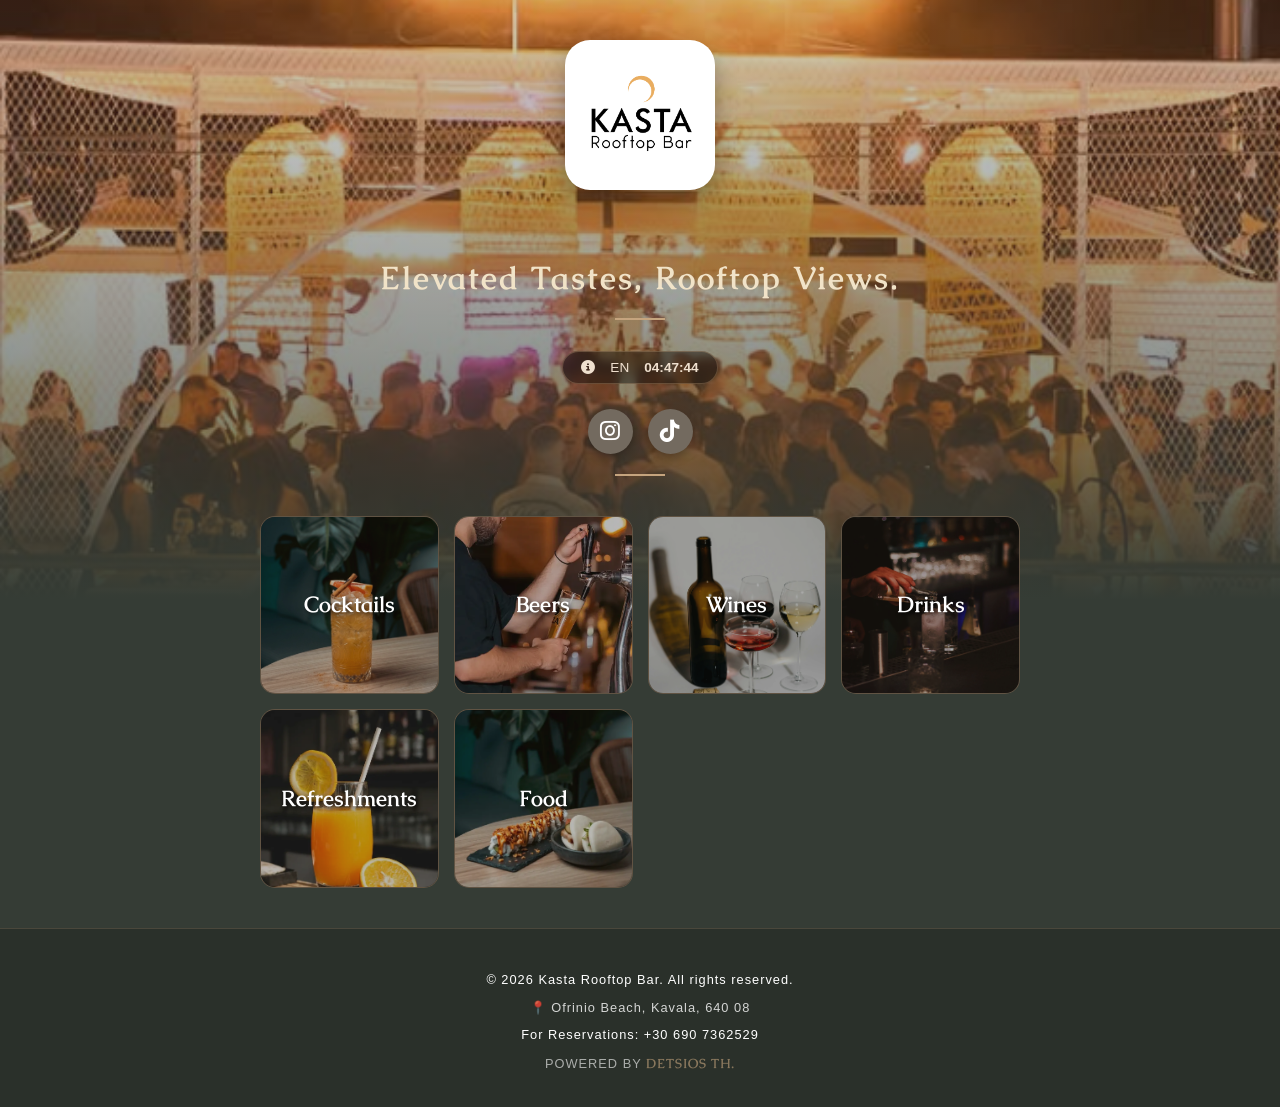
==== index.html @ aa976e06 "Footer Name Tag" ====
<!DOCTYPE html>
<html lang="el">
<head>
    <meta charset="UTF-8">
    <meta name="viewport" content="width=device-width, initial-scale=1.0, maximum-scale=1.0, user-scalable=no">
    <title>Kasta Rooftop Cocktail & Wine Bar</title>

    <!-- Γραμματοσειρές -->
    <link href="https://fonts.googleapis.com/css2?family=Caudex:ital,wght@0,400;0,700;1,400;1,700&display=swap" rel="stylesheet">
    <link href="https://fonts.googleapis.com/css2?family=Cormorant+Garamond:ital,wght@0,300;0,600;1,300&family=Lato:wght@300&family=Oswald:wght@200&display=swap" rel="stylesheet">
    <link href="https://fonts.googleapis.com/css2?family=Playfair+Display:wght@500&family=Poppins:wght@300;400&display=swap" rel="stylesheet">
    <link rel="stylesheet" href="https://cdnjs.cloudflare.com/ajax/libs/font-awesome/6.4.2/css/all.min.css">
    
    <!-- ΣΥΝΔΕΣΗ ΜΕ ΤΟ CSS ΣΟΥ (ΑΥΤΟ ΕΛΕΙΠΕ) -->
    <link rel="stylesheet" href="style.css">
</head>
<body class="home-page">

    <div class="logo-container">
        <img src="IMAGES/Kasta logo_.png" alt="Kasta Rooftop Bar Logo">
    </div>

    <section class="welcome-section">
    <h1>Elevated Tastes, Rooftop Views.</h1>
    <div class="divider"></div>
    </section>

     <div class="info-bar">
        <span><i class="fa-solid fa-circle-info"></i></span>
        <span>EN</span>
        <span id="clock">00:00:00</span>
    </div>

    <section> 
    <div class="social-icons">
    <a href="https://www.instagram.com/kasta_rooftop/" class="social-circle" title="Instagram"><i class="fa-brands fa-instagram"></i></a>
    <a href="https://www.tiktok.com/@kastaroof_cocktailbar?_r=1&_t=ZN-95tdO8SMryg" class="social-circle" title="TikTok"><i class="fa-brands fa-tiktok"></i></a>
    </div>
        <div class="divider"></div>
    </section>
    
    <main class="menu-grid">
        
        <a href="./Cocktails.html" class="menu-item">
            <h3>Cocktails</h3>
            <img src="IMAGES/Cocktail.webp" alt="Cocktails">
        </a>

        <a href="./Beers.html" class="menu-item">
            <h3>Beers</h3>
            <img src="IMAGES/Draupht Beer Ste.webp" alt="Beers">
        </a>

        <a href="./Wines.html" class="menu-item">
            <h3>Wines</h3>
            <img src="IMAGES/Wines.webp" alt="Wines">
        </a>

        <a href="./Drinks.html" class="menu-item">
            <h3>Drinks</h3>
            <img src="IMAGES/Drinks.webp" alt="Drinks">
        </a>

        <a href="./Refreshments.html" class="menu-item">
            <h3>Refreshments</h3>
            <img src="IMAGES/Fresh juice.webp" alt="Refreshments">
        </a>

        <a href="./Food.html" class="menu-item">
            <h3>Food</h3>
            <img src="IMAGES/Food.webp" alt="Food">
        </a>

    </main>

  

<div id="loader">
    <div class="loader-content">
        <img src="IMAGES/Kasta logo_ - WHITE.webp" alt="Kasta Icon" class="mini-logo">
        
        <h1 class="loader-title">Kasta Rooftop</h1>
        
        <div class="loader-divider"></div>
        
        <p class="loader-subtitle">COCKTAIL & WINE BAR</p>
    </div>
</div>

 <script src="app.js"></script>
</body>


<footer class="main-footer">
    <div class="footer-content">
        <p>© 2026 Kasta Rooftop Bar. All rights reserved.</p>
        <p class="location">📍 Ofrinio Beach, Kavala, 640 08</p>
        <p>For Reservations: +30 690 7362529</p>
        <p class="powered-by">
    POWERED BY <a href="https://www.instagram.com/dets1os/" class="designer-name" target="_blank" rel="noopener noreferrer">DETSIOS TH.</a>
</p>
    </div>
</footer>
</html>
---- style.css ----
html {
    scroll-behavior: smooth;
}
    
#loader {
    position: fixed;
    top: 0;
    left: 0;
    width: 100%;
    height: 100vh;
    background-color: #161616; /* Πολύ σκούρο, σχεδόν μαύρο */
    display: flex;
    justify-content: center;
    align-items: center;
    z-index: 9999;
    transition: opacity 0.5s ease, visibility 0.5s;
}

#loader.fade-out {
    opacity: 0;
    visibility: hidden;
    
}

.loader-content {
    text-align: center;
}

.mini-logo {
    width: 250px; /* Μικρό εικονίδιο */
    margin-bottom: 30px;
}

.loader-title {
    font-family: 'Caudex', serif;
    font-size: 2.2rem;
    color: #ffffff;
    margin-bottom: 15px;
    letter-spacing: 1px;
}

.loader-divider {
    width: 60px;
    height: 1px;
    background-color: #c5a47e;
    margin: 20px auto;
}

.loader-subtitle {
    font-family: 'Caudex', serif;
    font-size: 0.85rem;
    color: #c5a47e;
    letter-spacing: 4px; /* Αραιά γράμματα για στυλ */
    text-transform: uppercase;
}
       body {
    position: relative; /* Απαραίτητο για να μπει η εικόνα από πίσω */
    margin: 0;
    background-color: #353C35; /* Το σταθερό λαδί χρώμα σου */
    display:flex;
    flex-direction: column;
    align-items: center;
    min-height: 100vh;
}

.home-page::before {
    content: "";
    position: absolute;
    top: 0;
    left: 0;
    width: 100%;
    height: 600px; 
    
    /* Η ΦΩΤΟΓΡΑΦΙΑ ΚΑΙ ΤΟ FADE */
    background: 
        /* Το gradient κάνει fade από ημιδιάφανο λαδί σε πλήρες λαδί στο κάτω μέρος */
        linear-gradient(to bottom, 
            rgba(53, 60, 53, 0.2) 0%, 
            rgba(53, 60, 53, 0.6) 70%, 
            rgba(53, 60, 53, 1) 100%
        ),
        url('ROOFTOP 1.png'); /* Το όνομα της εικόνας σου */
        
    background-size: cover;
    background-position: center;
    z-index: -1; /* Την στέλνει πίσω από το κείμενο και τα εικονίδια */
}

        /* 1. Logo Section */
.logo-container {
    background-color: rgb(255, 255, 255); /* Μαύρο background για να δένει με το logo */
    width: 150px;
    height: 150px;
    margin-top: 40px;
    border-radius: 25px;
    display: flex;
    justify-content: center;
    align-items: center;
    box-shadow: 0 10px 25px rgba(0,0,0,0.3);
    overflow: hidden; /* Διασφαλίζει ότι η εικόνα ακολουθεί τις στρογγυλεμένες γωνίες */
}
.logo-container img {
    width: 100%; /* Η εικόνα γεμίζει όλο το πλάτος */
    height: 100%; /* Η εικόνα γεμίζει όλο το ύψος */
    object-fit: cover; /* Καλύπτει το πλαίσιο χωρίς να παραμορφώνεται */
}


.welcome-section {
    text-align: center;
    padding: 40px 20px 10px 20px;
    color: #fff;
}

.welcome-section h1 {
    font-family: 'Caudex', serif; /* Ή όποια γραμματοσειρά χρησιμοποιείς */
    font-size: 2rem;
    letter-spacing: 2px;
    margin-bottom: 10px;
    color: #F1E3C8; /* Ένα απαλό χρυσό που ταιριάζει με το λογότυπο */
}

.welcome-section p {
    font-size: 1rem;
    color: #888;
    max-width: 500px;
    margin: 0 auto;
    line-height: 1.6;
}

.divider {
    width: 50px;
    height: 2px;
    background-color: #c5a47e;
    margin: 20px auto;
}

        /* 2. Info Bar (Ώρα/Γλώσσα) */
.info-bar {
            display: flex;
            gap: 15px;
            margin-top: 1px;
            margin-right: px;
            background: rgba(0, 0, 0, 0.4);
            padding: 8px 18px;
            border-radius: 50px;
            border: 1px solid rgba(201, 167, 127, 0.3);
            font-size: 0.85rem;
            backdrop-filter: blur(5px);
            color: #efe0cf;
            align-items: center;
            justify-content: center;
}

        /* 3. Social Icons */
.social-icons {
            display: flex;
            gap: 15px;
            margin-top: 25px;
}
        .social-circle {
    width: 45px;
    height: 45px;
    border-radius: 50%;
    background: #736a5f;
    display: flex;
    justify-content: center;
    align-items: center;
    font-size: 1.4rem; /* Μεγαλώνουμε λίγο το εικονίδιο */
    text-decoration: none;
    color: var(--bg-olive);/* Το χρώμα του εικονιδίου */
    box-shadow: 0 4px 10px rgba(0,0,0,0.3);
    transition: 0.3s;
}

        /* Εφέ για όταν τα πατάει ο χρήστης */
        .social-circle:active {
            transform: scale(0.9); /* Μικραίνει ελαφρώς στο πάτημα */
            filter: brightness(1.2); /* Φωτίζει λίγο */
        }

        .social-icons:devider {
            width: 0px; /* Πιο μικρό */
            opacity: 1; /* Πιο διακριτικό */
            
        }

        /* 4. Προτροπή "Ξεκινήστε επιλέγοντας έναν κατάλογο, για να δείτε τα προϊόντα & τις υπηρεσίες του."*/ 
        .instruction-box {
            margin: 35px 0 20px 0; ;
            width: 100%;
            max-width: 335px;
            background: rgba(0, 0, 0, 0.3);
            border: 1px solid rgba(201, 167, 127, 0.3);
            padding: 15px;
            border-radius: 12px;
            text-align: center;
            font-size: 1.2rem;
            line-height: 1.4;
            color: #efe0cf;
        }

        /* 5. Menu Grid (Οι κατηγορίες από πριν) */
        .menu-grid {
            display: grid;
            grid-template-columns: repeat(auto-fit, minmax(150px, 1fr));
            gap: 15px;
            width: 100%;
            max-width: 800px;
            margin: 0 auto;
            padding: 20px;
        }

        /* Η κάθε κάρτα ξεχωριστά */
        .menu-card {
            position: relative;
            border-radius: 12px;
            overflow: hidden;
            text-decoration: none; /* Βγάζει την υπογράμμιση από τα links */
            aspect-ratio: 1 / 1; /* Κάνει τις κάρτες τέλεια τετράγωνα */
            box-shadow: 0 4px 10px rgba(0, 0, 0, 0.4); /* Απαλή σκιά */
}   
        .menu-item {
    position: relative; /* Απαραίτητο για να μπει ο τίτλος από πάνω */
    display: flex;
    flex-direction: column;
    align-items: center;
    justify-content: center;
    border: 1px solid rgba(201, 167, 127, 0.4);
    border-radius: 15px;
    overflow: hidden;
    aspect-ratio: 1 / 1;
    text-decoration: none;
    background: #1a1a1a;
    transition: transform 0.3s ease;
}

        .menu-item:active {
            transform: scale(0.95);
        }

       /* Η εικόνα */
.menu-item img {
    width: 100%;
    height: 100%;
    object-fit: cover;
    opacity: 0.7; /* Λίγο πιο σκούρα για να φαίνεται το κείμενο */
    transition: transform 0.3s ease;
}

        /* Hover εφέ */
.menu-item:hover img {
    transform: scale(1.1);
    opacity: 0.9;
}

        /* Ο Τίτλος (Cocktails, Food κλπ) */
.menu-item h3 {
    position: absolute;
    z-index: 2;
    margin: 0;
    color: #ffffff;
    font-family: 'Caudex', serif;
    font-size: 1.4rem;
    text-shadow: 2px 2px 4px rgba(0,0,0,0.8); /* Σκιά για να διαβάζεται */
}
        #clock {
            font-weight: 600;
        }
        
        .main-footer {
            width: 100%;
            background-color: rgba(0, 0, 0, 0.2); /* Λίγο πιο σκούρο από το λαδί για διαχωρισμό */
            padding: 30px 20px;
            margin-top: 20px;
            text-align: center;
            border-top: 1px solid rgba(201, 167, 127, 0.2); /* Λεπτή χρυσή γραμμή */
}

.footer-content p {
    color: var(--gold-text);
    font-family: var(--font-sans);
    font-size: 0.8rem;
    letter-spacing: 1px;
    margin-bottom: 5px;
}

.footer-content .location {
    opacity: 0.8;
}

.powered-by {
    font-family: 'Urbanist', sans-serif; /* Η γραμματοσειρά για το "POWERED BY" */
    font-size: 14px;
    color: #888; /* Ένα πιο διακριτικό γκρι */
    opacity: 0.6;
}

.designer-name {
    font-family: 'Caudex', serif; /* Ή όποια άλλη γραμματοσειρά επέλεξες */
    font-weight: bold;
    color: #C9A77F !important; /* Το χρυσό σου χρώμα (το !important κλειδώνει ότι δεν θα αλλάξει) */
    text-decoration: none; /* Εξαφανίζει την κλασική υπογράμμιση των links */
    letter-spacing: 1px;
    transition: opacity 0.2s ease;
}

/* Εφέ όταν ο χρήστης περνάει το ποντίκι από πάνω (Hover) */
.designer-name:hover {
    opacity: 0.8; /* Μειώνει ελαφρώς την ένταση, δείχνοντας ότι είναι πατήσιμο */
}







/* 1. ΒΑΣΙΚΟΙ ΚΑΝΟΝΕΣ ΠΟΥ ΛΥΝΟΥΝ ΤΟ ΠΡΟΒΛΗΜΑ ΤΟΥ ΠΛΑΤΟΥΣ */
* {
    box-sizing: border-box; /* ΑΥΤΟ κρατάει τις τιμές μέσα στην οθόνη */
}

:root {
    --bg-dark: #353C35;
    --gold: #C9A77F;
    --text-gray: #b0b0b0;
    --tag-bg: rgba(255, 255, 255, 0.05);
}

body {
    background-color: var(--bg-dark);
    color: white;
    font-family: sans-serif;
    margin: 0;
    padding: 0;
    overflow-x: hidden; /* Απαγορεύει στη σελίδα να πάει δεξιά-αριστερά */
}

/* 2. HEADER & LOGO SECTION */
.top-section {
    position: relative;
    width: 100%;
    padding-bottom: 40px; 
    display: flex;
    flex-direction: column;
    align-items: center;
    background-image: 
        linear-gradient(rgba(53, 60, 53, 0.4), rgba(53, 60, 53, 1)), 
        url('images/ROOFTOP1.png'); 
    background-size: cover;
    background-position: center;
}

header {
    background-color: var(--bg-dark);
    padding: 15px;
    position: relative;
    top: 0;
    z-index: 100;
    border-bottom: 1px solid rgba(255,255,255,0.1);
    width: 100%;
}

.header-top {
    display: flex;
    align-items: center;
    justify-content: center;
    gap: 12px;
    margin-bottom: 20px;
    transition: all 0.4s ease;
}

.logo-icon {
    width: 32px;
    height: auto;
    filter: var(--gold);
}

.logo-text-wrapper {
    display: flex;
    flex-direction: column;
    align-items: flex-start;
}

.brand-title {
    font-family: 'Fraunces 120 Light', serif;
    font-size: 1.15rem;
    color: #F1E3C8;
    font-weight: 500;
    letter-spacing: 0.5px;
}

.brand-subtitle {
    font-family: 'Fraunces 120 Light', serif;
    font-size: 1rem; /* Διορθώθηκε το κενό */
    color: #F1E3C8;
    font-style: italic;
    margin-top: -3px;
}

/* 3. STICKY NAVIGATION BAR */
/* Το γενικό περίβλημα του μενού */
.nav-bar {
    position: -webkit-sticky;
    position: sticky;
    top: 0;
    background-color: var(--bg-dark);
    z-index: 1001;
    width: 100%;
    display: flex; /* Βοηθάει να βάλουμε τα βελάκια και το μενού στην ίδια ευθεία */
    align-items: center;
    /* border-bottom: 1px solid rgba(255,255,255,0.05); /* Μια ωραία λεπτή γραμμή από κάτω (προαιρετικό) */
}

/* Το μενού που σκρολάρει */
.nav-scroll {
    position: relative;
    display: flex;
    justify-content: flex-start; /* ΑΥΤΟ ΛΥΝΕΙ ΤΟ ΠΡΟΒΛΗΜΑ - Ξεκινάει πάντα από αριστερά */
    overflow-x: auto;
    gap: 25px;
    padding: 15px 20px; /* Αφήνει κενό στις άκρες για να μην κολλάνε τα γράμματα στο κινητό */
    scrollbar-width: none;
    scroll-behavior: smooth; /* Κάνει το σκρολ με τα βελάκια πιο απαλό */
    flex: 1; /* Πιάνει όλο τον διαθέσιμο χώρο ανάμεσα στα βελάκια */
    -webkit-overflow-scrolling: touch;
}

.nav-scroll::-webkit-scrollbar {
    display: none;
}

/* Η εμφάνιση για τα βελάκια */
.scroll-btn {
    background-color: var(--bg-dark);
    color: white;
    border: none;
    font-size: 1rem;
    padding: 0 15px;
    height: 100%;
    cursor: pointer;
    display: none; /* Κρυμμένα από προεπιλογή, τα εμφανίζει η Javascript */
    z-index: 10;
    opacity: 0.7;
    transition: 0.3s;
}


.nav-item {
    text-decoration: none;
    color: white;
    font-size: 0.9rem; /* Διορθώθηκε το κενό */
    opacity: 0.6;
    padding-bottom: 5px;
    transition: 0.3s;
    border-bottom: 2px solid transparent;
}

.nav-item.active {
    opacity: 1;
    border-bottom: 2px solid white;
}

/* 4. ΚΕΝΤΡΙΚΟ CONTAINER */
.container {
    width: 100%;
    max-width: 600px; /* Ιδανικό πλάτος για να μη χάνονται οι τιμές στις άκρες */
    margin: 0 auto;
    padding: 20px;
}

h2.section-title {
    font-size: 1.8rem;
    margin: 30px 0 10px 0;
    font-weight: 500;
}

.separator {
    width: 100%;
    height: 1px;
    background: rgba(255,255,255,0.2);
    margin-bottom: 30px;
}

/* 5. ΛΙΣΤΑ ΠΡΟΪΟΝΤΩΝ & ΤΙΜΕΣ (Εδώ λύθηκε το πρόβλημα!) */
.product-item {
    margin-bottom: 35px;
    border-bottom: 1px solid rgba(255,255,255,0.05);
    padding-bottom: 20px;
}

.product-header {
    display: flex !important;
    justify-content: space-between !important; /* Τιμή τέρμα δεξιά */
    align-items: baseline !important;
    width: 100% !important;
    margin-bottom: 5px;
}

.product-name {
    font-family: 'Cormorant Garamond', serif;
    font-weight: 300;
    font-size: 1.5rem;
    color: white;
}

.product-price {
    font-family: 'Oswald', sans-serif;
    font-weight: 200;
    font-size: 1.2rem;
    color: var(--gold);
    white-space: nowrap; /* Απαγορεύει στην τιμή να σπάσει σε δεύτερη γραμμή */
}

.product-desc {
    font-family: 'Lato', sans-serif;
    font-weight: 300;
    font-size: 0.85rem;
    color: var(--text-gray);
    margin: 8px 0 15px 0;
    line-height: 1.5;
    letter-spacing: 0.5px;
}

/* Το περίβλημα του κεντρικού τίτλου */
.page-header {
    text-align: center;
    padding: 10px 0;
    margin: 25px 5px 10px 5px;
}

.main-title {
    font-family: 'Caudex', serif;
    font-size: 2rem;/* Μεγάλο μέγεθος */
    text-transform: uppercase;
    letter-spacing: 4px; /* Αραιά γράμματα για "αέρα" */
    color: #F1E3C8;
    margin: 0;
}

.main-divider {
    width: 100px;
    height: 2px;
    background: linear-gradient(to right, transparent, #c5a47e, transparent);
    margin: 15px auto;
}

/* Οι υποκατηγορίες (Red, White κλπ) */
.section-title {
    font-family: 'Caudex', serif;
    font-size: 1.6rem;
    color: #ffffff; /* Λευκό για να ξεχωρίζει από τον χρυσό κεντρικό τίτλο */
    text-align: center;
    margin-top: 30px;
    letter-spacing: 2px;
}

/* 6. TAGS & FLOATING BUTTON */
.tags {
    display: flex;
    flex-wrap: wrap;
    gap: 10px;
    margin-top: 10px;

}

.tag {
    background: rgba(255, 255, 255, 0.05) !important; /* Το γκρι φόντο */
    border: 1px solid rgba(255, 255, 255, 0.1) !important; /* Το διακριτικό περίγραμμα */
    padding: 6px 14px !important; /* Εσωτερική απόσταση */
    border-radius: 20px !important; /* Στρογγυλεμένες άκρες */
    font-size: 0.8rem !important; /* Μέγεθος γραμματοσειράς */
    color: #b9b8b8 !important; /* Λευκό κείμενο */
    display: flex;
    align-items: center;
    gap: 6px; /* Απόσταση εικονιδίου και κειμένου */
    font-family: 'Cormorant Garamond' serif !important; /* Για να φαίνονται καθαρά τα tags */
    
}

.tag-pill {
    background: rgba(255, 255, 255, 0.02);
    border: 1px solid rgba(255, 255, 255, 0.08);
    padding: 5px 14px;
    border-radius: 20px;
    font-family: 'Cormorant Garamond', serif;
    font-size: 0.65rem;
    letter-spacing: 0.5px;
    color: #a0a0a0;
    box-shadow: inset 2px 2px 5px rgba(0,0,0,0.2);
    display: inline-flex;
    align-items: center;
    gap: 6px;
}

.back-to-top {
    position: fixed;
    bottom: 20px;
    right: 20px;
    width: 45px;
    height: 45px;
    background: rgba(255,255,255,0.1);
    border-radius: 50%;
    display: flex;
    justify-content: center;
    align-items: center;
    color: white;
    text-decoration: none;
    backdrop-filter: blur(5px);
}
/* Προαιρετικά: Μια μικρή αλλαγή στο hover για να καταλαβαίνει ο χρήστης ότι πατιέται */
.back-to-top:hover {
    background: rgba(255, 255, 255, 0.2);
    transform: translateY(-5px); /* Μικρό ανασήκωμα */
}

@font-face {
    font-family: 'Vartigo'; /* Το όνομα που διαλέγεις εσύ */
    src: url('fonts/Vartigo.ttf') format('truetype');
    font-weight: normal;
    font-style: normal;
}

@font-face {
    font-family: 'Monotype Corsiva'; /* Το όνομα που διαλέγεις εσύ */
    src: url('fonts/Monotype-Corsiva-Regular.ttf') format('truetype');
    font-weight: normal;
    font-style: normal;
}
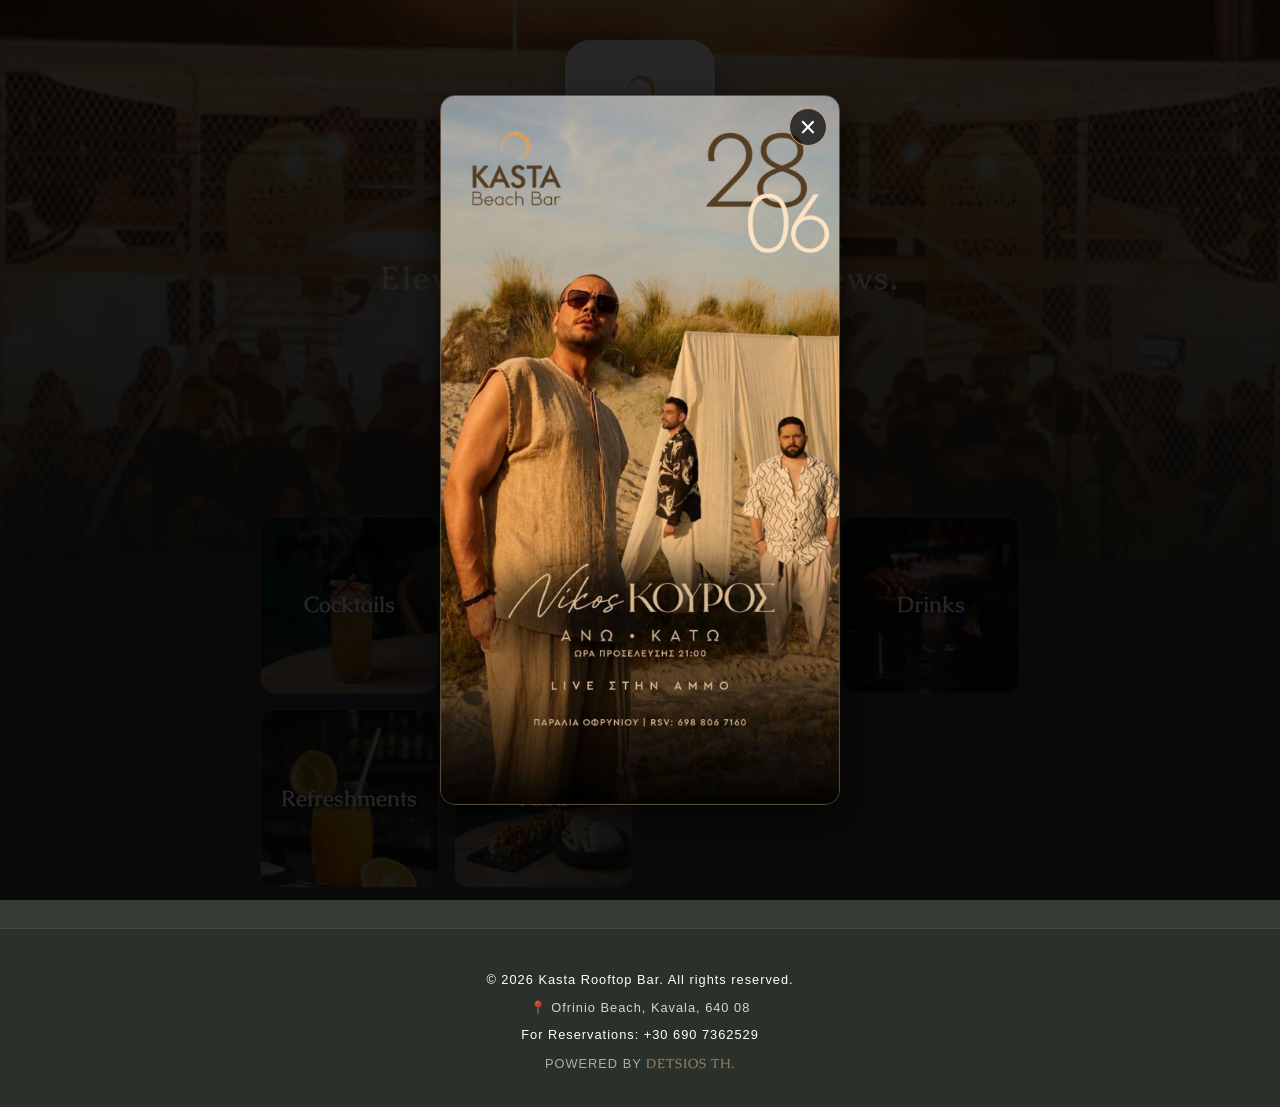
==== commit 6ee9be34: "Banner & JS Healing" ====
--- a/index.html
+++ b/index.html
@@ -87,6 +87,15 @@
     </div>
 </div>
 
+<!-- Event Popup Banner -->
+<div id="event-popup" class="popup-overlay">
+    <div class="popup-content">
+        <button class="popup-close-btn">&times;</button>
+        <!-- Εδώ βάζεις την αφίσα του event. Όταν δεν έχεις event, αλλάζεις απλά την εικόνα -->
+        <img src="IMAGES/AnoKato.webp" alt="Kasta Upcoming Event" class="popup-banner">
+    </div>
+</div>
+
  <script src="app.js"></script>
 </body>
 
--- a/style.css
+++ b/style.css
@@ -53,6 +53,83 @@
     letter-spacing: 4px; /* Αραιά γράμματα για στυλ */
     text-transform: uppercase;
 }
+
+
+/* Το ημιδιάφανο φόντο πίσω από την αφίσα */
+.popup-overlay {
+    position: fixed;
+    top: 0;
+    left: 0;
+    width: 100%;
+    height: 100vh;
+    background-color: rgba(0, 0, 0, 0.85); /* Σκούρο φόντο για να εστιάζει ο χρήστης στην αφίσα */
+    display: flex;
+    justify-content: center;
+    align-items: center;
+    z-index: 9998; 
+    opacity: 0;
+    visibility: hidden;
+    transition: opacity 0.5s ease, visibility 0.5s;
+}
+
+/* Κλάση που θα προσθέτει η JS για να εμφανίζεται */
+.popup-overlay.show {
+    opacity: 1;
+    visibility: visible;
+}
+
+/* Το πλαίσιο της αφίσας */
+.popup-content {
+    position: relative;
+    width: 90%;
+    max-width: 400px; /* Ιδανικό πλάτος για αφίσα σε κινητό */
+    border-radius: 15px;
+    overflow: hidden;
+    border: 1px solid rgba(201, 167, 127, 0.4); /* Χρυσό περίγραμμα στυλ Kasta */
+    box-shadow: 0 10px 30px rgba(0,0,0,0.6);
+    transform: scale(0.9);
+    transition: transform 0.5s ease;
+}
+
+.popup-overlay.show .popup-content {
+    transform: scale(1); /* Μικρό εφέ zoom-in όταν σκάει */
+}
+
+/* Η ίδια η εικόνα */
+.popup-banner {
+    width: 100%;
+    height: auto;
+    display: block;
+}
+
+/* Το κουμπί "X" για να κλείνει */
+.popup-close-btn {
+    position: absolute;
+    top: 12px;
+    right: 12px;
+    background: rgba(0, 0, 0, 0.7);
+    border: 1px solid #c5a47e;
+    color: #ffffff;
+    font-size: 1.8rem;
+    width: 38px;
+    height: 38px;
+    border-radius: 50%;
+    cursor: pointer;
+    display: flex;
+    justify-content: center;
+    align-items: center;
+    line-height: 1;
+    z-index: 10;
+    transition: 0.2s;
+}
+
+.popup-close-btn:hover {
+    background: #c5a47e;
+    color: #161616;
+}
+
+
+
        body {
     position: relative; /* Απαραίτητο για να μπει η εικόνα από πίσω */
     margin: 0;
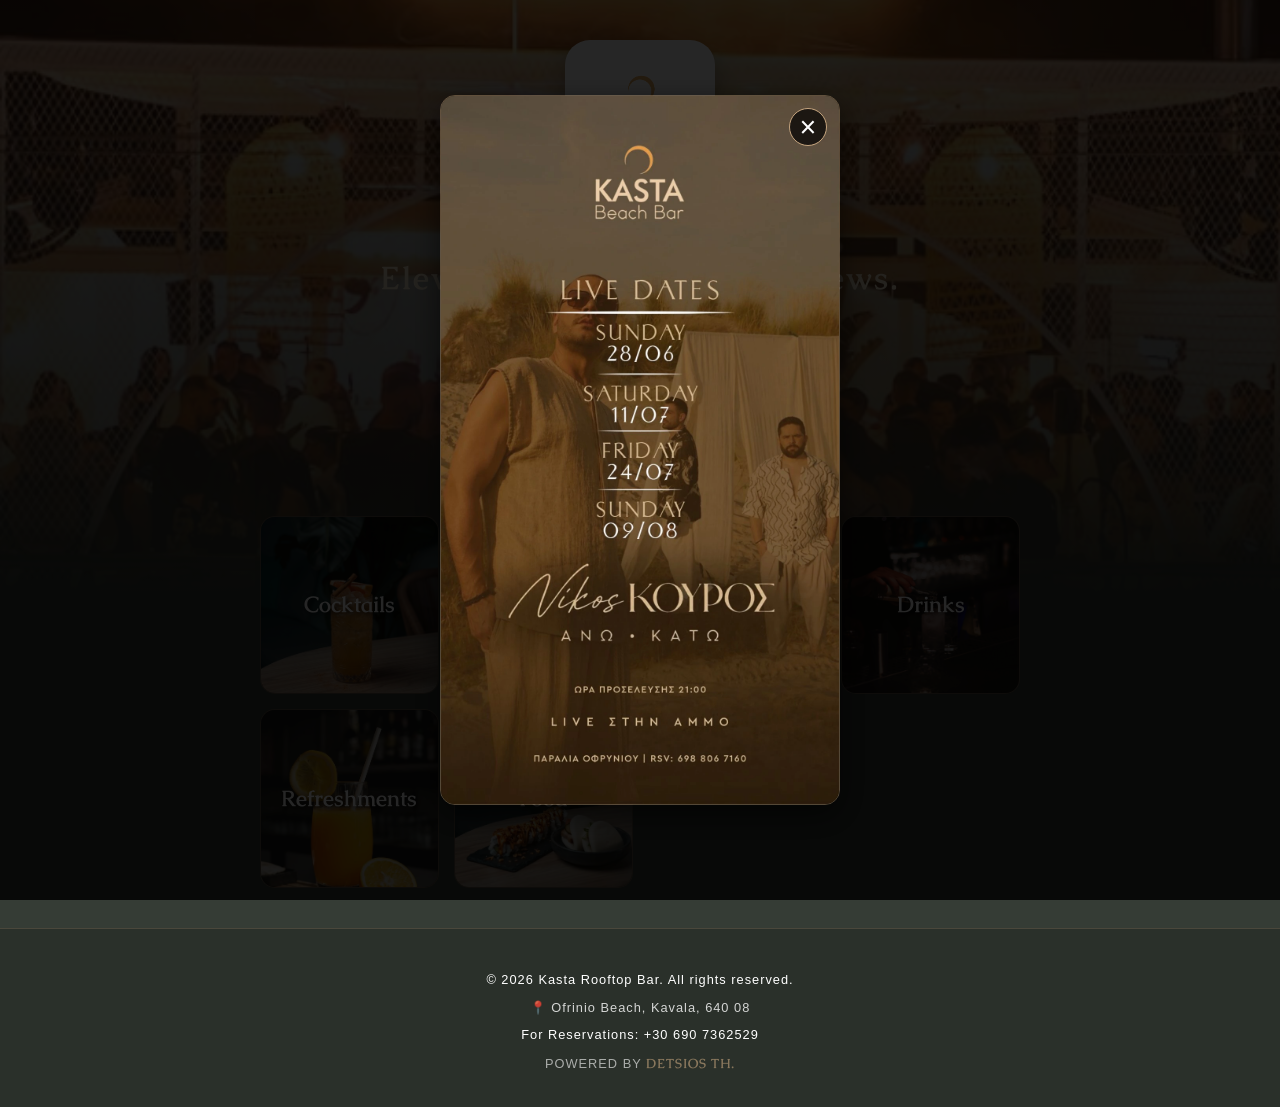
==== commit 1a053a61: "AnoKatowebp" ====
--- a/index.html
+++ b/index.html
@@ -92,7 +92,7 @@
     <div class="popup-content">
         <button class="popup-close-btn">&times;</button>
         <!-- Εδώ βάζεις την αφίσα του event. Όταν δεν έχεις event, αλλάζεις απλά την εικόνα -->
-        <img src="IMAGES/AnoKato.webp" alt="Kasta Upcoming Event" class="popup-banner">
+        <img src="IMAGES/AnoKato1.webp" alt="Kasta Upcoming Event" class="popup-banner">
     </div>
 </div>
 
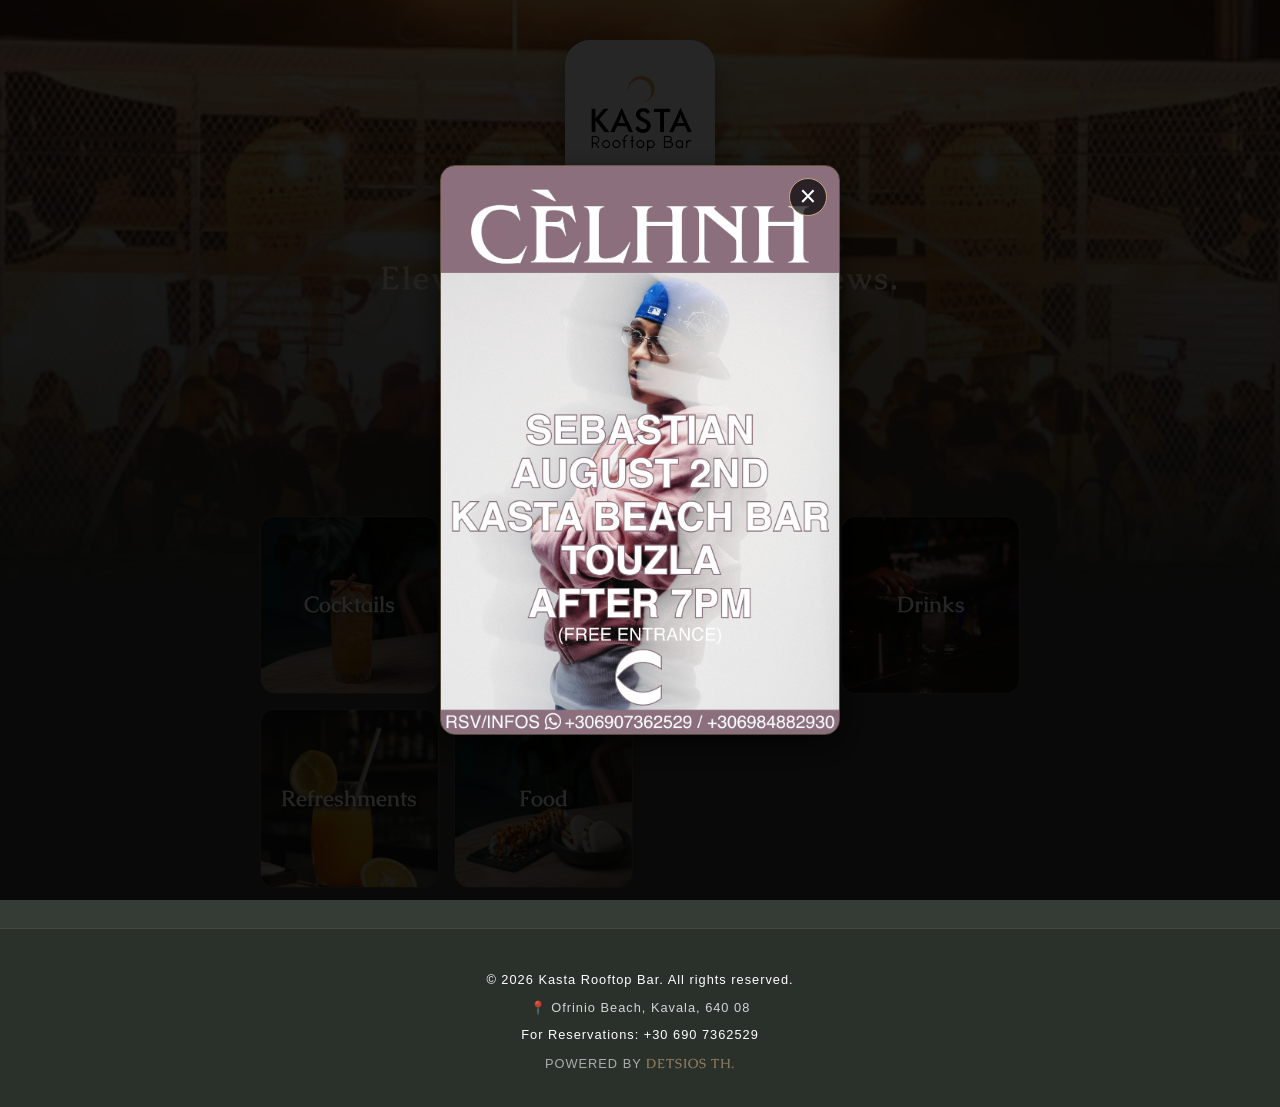
==== commit 4970e607: "Banner CLN 70*100" ====
--- a/index.html
+++ b/index.html
@@ -92,7 +92,7 @@
     <div class="popup-content">
         <button class="popup-close-btn">&times;</button>
         <!-- Εδώ βάζεις την αφίσα του event. Όταν δεν έχεις event, αλλάζεις απλά την εικόνα -->
-        <img src="IMAGES/AnoKato1.webp" alt="Kasta Upcoming Event" class="popup-banner">
+        <img src="IMAGESwebp/CLN 2 AUG 70x100.webp" alt="Kasta Upcoming Event" class="popup-banner">
     </div>
 </div>
 
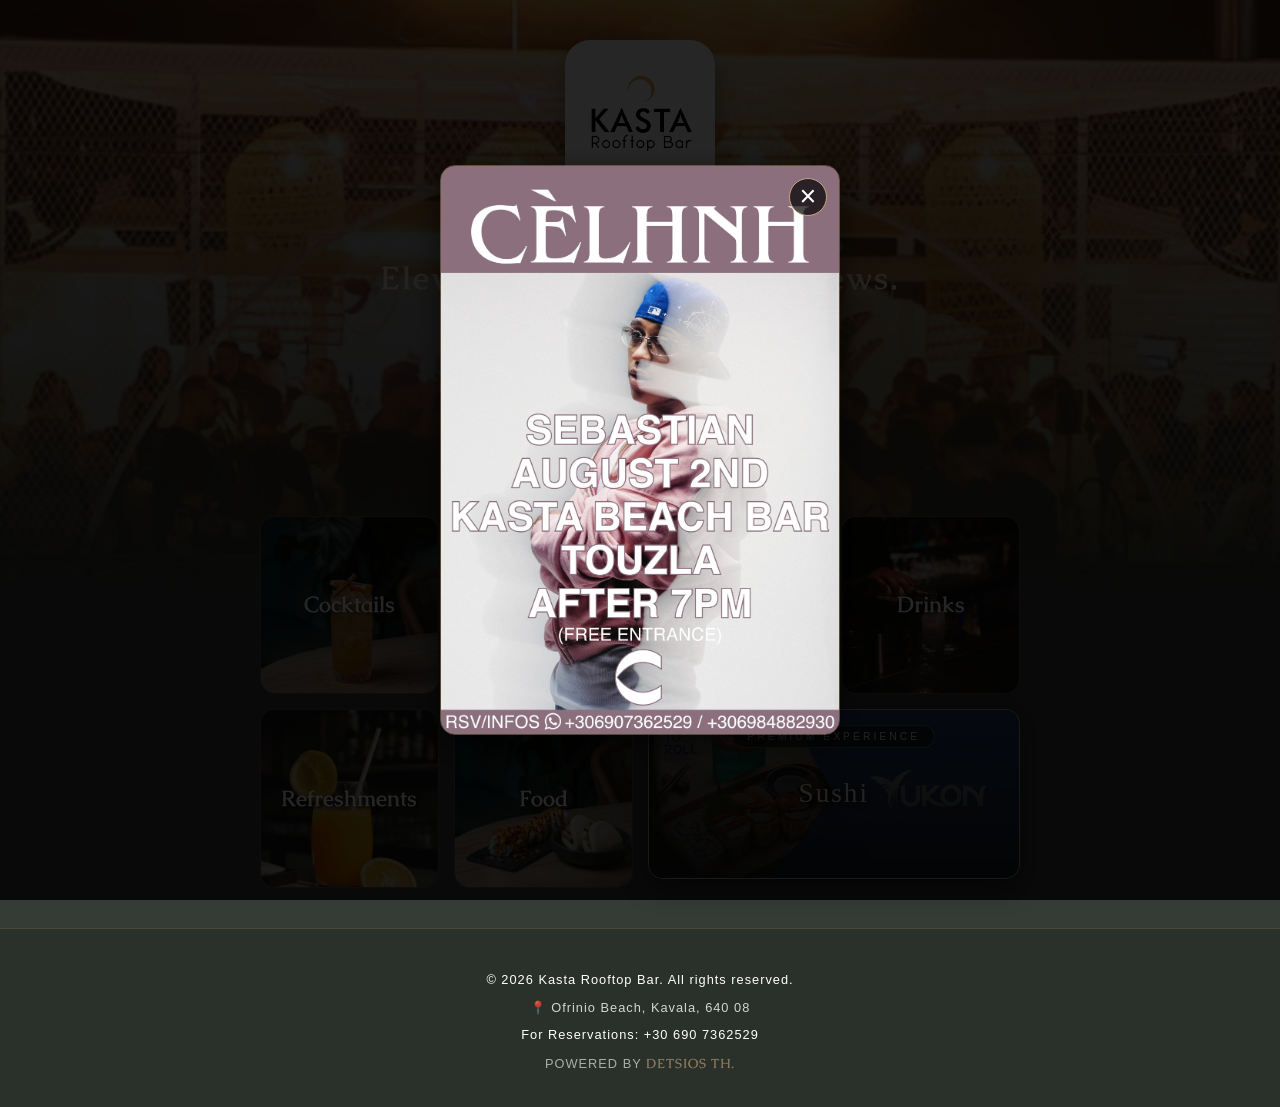
==== commit 7bb6d912: "SUSHI CALTURE" ====
--- a/index.html
+++ b/index.html
@@ -71,6 +71,14 @@
             <img src="IMAGES/Food.webp" alt="Food">
         </a>
 
+        <!-- SIGNATURE SUSHI CATEGORY -->
+        <a href="./Sushi.html" class="menu-item sushi-signature">
+            <div class="sushi-darkener"></div>
+            <span class="signature-tag">Premium Experience</span>
+            <h3>Sushi </h3>
+            <img src="IMAGES/sushi2.webp" alt="Sushi Menu">
+        </a>
+
     </main>
 
   
--- a/style.css
+++ b/style.css
@@ -656,6 +656,64 @@
     
 }
 
+
+/* --- SIGNATURE SUSHI CARD --- */
+.sushi-signature {
+    grid-column: span 2; /* Αναγκάζει την κάρτα να πιάσει 2 στήλες, γεμίζοντας την οθόνη */
+    aspect-ratio: 2.2 / 1 !important; /* Κομψό ορθογώνιο layout αντί για τετράγωνο */
+    border: 1px solid rgba(241, 227, 200, 0.7) !important; /* Πιο φωτεινό, exclusive χρυσό περίγραμμα */
+    box-shadow: 0 8px 25px rgba(0, 0, 0, 0.5);
+}
+
+/* Custom overlay για να σκοτεινιάζει πιο ομαλά η φωτογραφία του sushi */
+.sushi-darkener {
+    position: absolute;
+    top: 0;
+    left: 0;
+    width: 100%;
+    height: 100%;
+    background: linear-gradient(to top, rgba(22, 22, 22, 0.85) 0%, rgba(22, 22, 22, 0.2) 100%);
+    z-index: 1;
+}
+
+/* Premium Serif Τυπογραφία για τον τίτλο */
+.sushi-signature h3 {
+    font-family: 'Playfair Display', serif !important; 
+    font-size: 1.7rem !important;
+    font-weight: 500;
+    letter-spacing: 2px;
+    color: #F1E3C8 !important; /* Κλειδώνει στο soft χρυσό */
+    z-index: 2;
+    text-shadow: 2px 2px 8px rgba(0, 0, 0, 0.9) !important;
+}
+
+/* Διακριτικό luxury ταμπελάκι πάνω από τον τίτλο */
+.signature-tag {
+    position: absolute;
+    top: 15px;
+    font-family: 'Lato', sans-serif;
+    font-size: 0.65rem;
+    text-transform: uppercase;
+    letter-spacing: 3px;
+    color: #F1E3C8;
+    background: rgba(22, 22, 22, 0.7);
+    padding: 5px 14px;
+    border-radius: 50px;
+    border: 1px solid rgba(241, 227, 200, 0.3);
+    z-index: 2;
+}
+
+/* Ομαλό zoom εφέ στο hover/active */
+.sushi-signature:hover img, 
+.sushi-signature:active img {
+    transform: scale(1.05);
+    opacity: 0.85;
+}
+
+
+
+
+
 .tag-pill {
     background: rgba(255, 255, 255, 0.02);
     border: 1px solid rgba(255, 255, 255, 0.08);
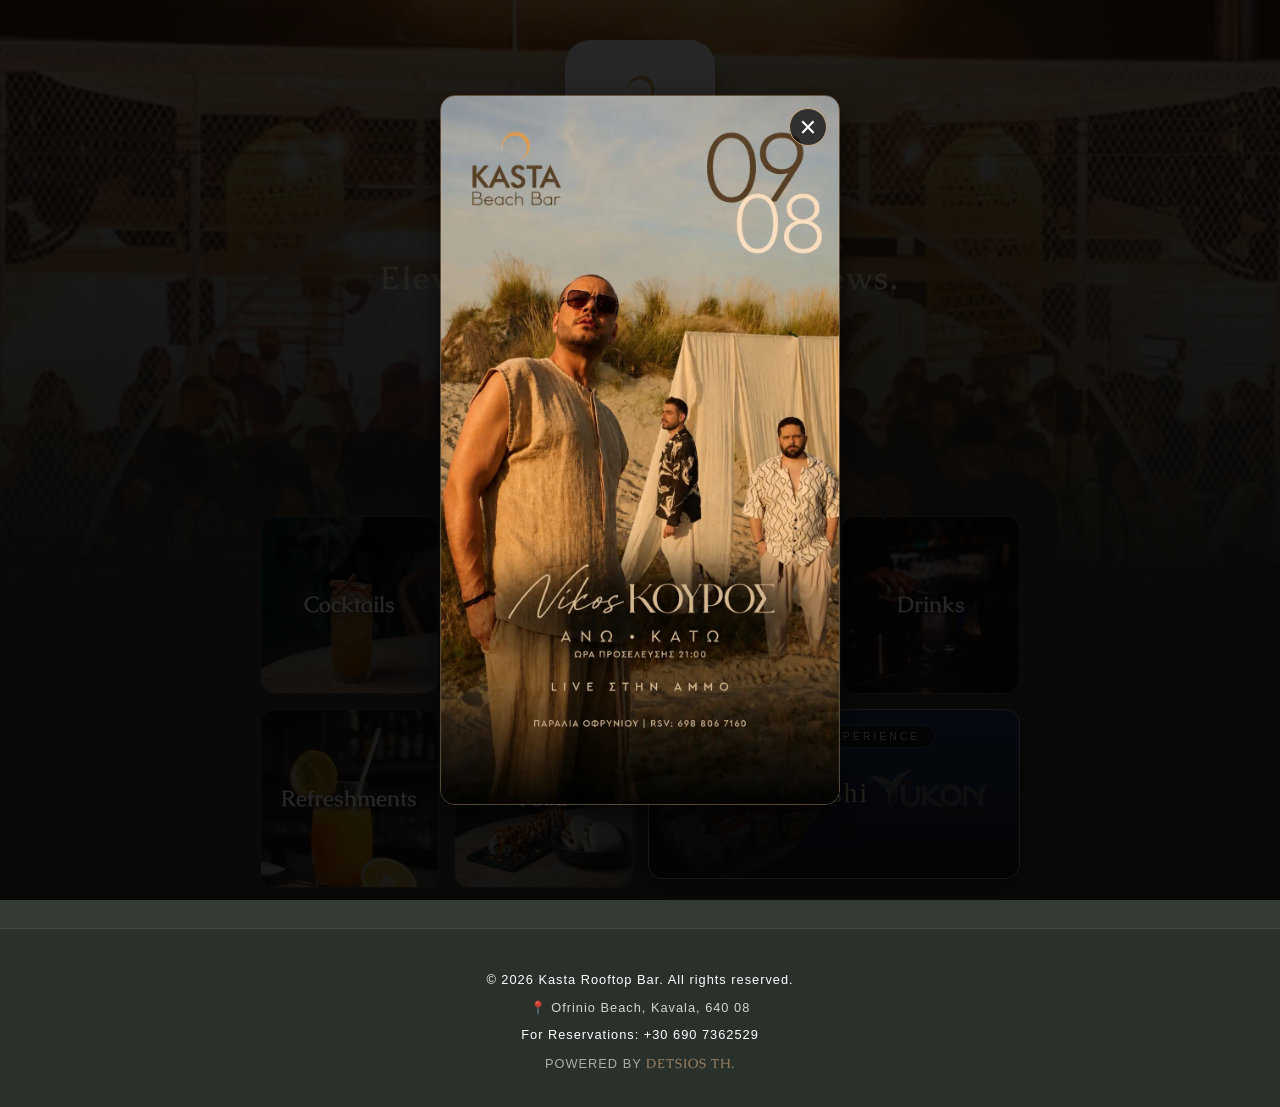
==== commit 138c3991: "ANOKATOLOADER" ====
--- a/index.html
+++ b/index.html
@@ -43,32 +43,32 @@
         
         <a href="./Cocktails.html" class="menu-item">
             <h3>Cocktails</h3>
-            <img src="IMAGES/Cocktail.webp" alt="Cocktails">
+            <img src="IMAGES/Cocktail.webp" alt="Cocktails" loading="lazy">
         </a>
 
         <a href="./Beers.html" class="menu-item">
             <h3>Beers</h3>
-            <img src="IMAGES/Draupht Beer Ste.webp" alt="Beers">
+            <img src="IMAGES/Draupht Beer Ste.webp" alt="Beers" loading="lazy">
         </a>
 
         <a href="./Wines.html" class="menu-item">
             <h3>Wines</h3>
-            <img src="IMAGES/Wines.webp" alt="Wines">
+            <img src="IMAGES/Wines.webp" alt="Wines" loading="lazy">
         </a>
 
         <a href="./Drinks.html" class="menu-item">
             <h3>Drinks</h3>
-            <img src="IMAGES/Drinks.webp" alt="Drinks">
+            <img src="IMAGES/Drinks.webp" alt="Drinks" loading="lazy">
         </a>
 
         <a href="./Refreshments.html" class="menu-item">
             <h3>Refreshments</h3>
-            <img src="IMAGES/Fresh juice.webp" alt="Refreshments">
+            <img src="IMAGES/Fresh juice.webp" alt="Refreshments" loading="lazy">
         </a>
 
         <a href="./Food.html" class="menu-item">
             <h3>Food</h3>
-            <img src="IMAGES/Food.webp" alt="Food">
+            <img src="IMAGES/Food.webp" alt="Food" loading="lazy">
         </a>
 
         <!-- SIGNATURE SUSHI CATEGORY -->
@@ -76,7 +76,7 @@
             <div class="sushi-darkener"></div>
             <span class="signature-tag">Premium Experience</span>
             <h3>Sushi </h3>
-            <img src="IMAGES/sushi2.webp" alt="Sushi Menu">
+            <img src="IMAGES/sushi2.webp" alt="Sushi Menu" loading="lazy">
         </a>
 
     </main>
@@ -100,7 +100,7 @@
     <div class="popup-content">
         <button class="popup-close-btn">&times;</button>
         <!-- Εδώ βάζεις την αφίσα του event. Όταν δεν έχεις event, αλλάζεις απλά την εικόνα -->
-        <img src="IMAGESwebp/CLN 2 AUG 70x100.webp" alt="Kasta Upcoming Event" class="popup-banner">
+        <img src="IMAGESwebp/ANOKATO0908.webp" alt="Kasta Upcoming Event" class="popup-banner">
     </div>
 </div>
 
--- a/style.css
+++ b/style.css
@@ -183,6 +183,32 @@
 }
 
 
+/* Container που κρατάει τα λογότυπα */
+.collab-header {
+  display: flex;
+  align-items: center;       /* Κατακόρυφη ευθυγράμμιση στο κέντρο */
+  justify-content: center;   /* Οριζόντια ευθυγράμμιση στο κέντρο */
+  gap: 15px;                 /* Απόσταση ανάμεσα στα στοιχεία */
+  padding: 10px 0;
+}
+
+/* Στυλ για τις εικόνες των logos */
+.brand-logo {
+  height: 40px;              /* Ρύθμισε το ύψος όπως σε εξυπηρετεί */
+  width: auto;               /* Διατηρεί τις αναλογίες της εικόνας */
+  object-fit: contain;
+}
+
+/* Στυλ για το σύμβολο X */
+.collab-x {
+  color: #c5a47e;            /* Χρυσό/χάλκινο χρώμα (ταιριάζει με το στυλ του Kasta) */
+  font-family: sans-serif;
+  font-size: 1.2rem;
+  font-weight: 300;
+  user-select: none;         /* Εμποδίζει την τυχαία επιλογή του text */
+}
+
+
 .welcome-section {
     text-align: center;
     padding: 40px 20px 10px 20px;
@@ -256,7 +282,7 @@
             filter: brightness(1.2); /* Φωτίζει λίγο */
         }
 
-        .social-icons:devider {
+        .social-icons:divider {
             width: 0px; /* Πιο μικρό */
             opacity: 1; /* Πιο διακριτικό */
             
@@ -750,6 +776,18 @@
     transform: translateY(-5px); /* Μικρό ανασήκωμα */
 }
 
+.header-top {
+    transition: opacity 0.3s ease, visibility 0.3s ease;
+    opacity: 1;
+    visibility: visible;
+}
+
+.header-top.hidden-header {
+    opacity: 0;
+    visibility: hidden;
+    pointer-events: none; /* Για να μην πατιέται τίποτα κατά λάθος όταν κρυφτεί */
+}
+
 @font-face {
     font-family: 'Vartigo'; /* Το όνομα που διαλέγεις εσύ */
     src: url('fonts/Vartigo.ttf') format('truetype');
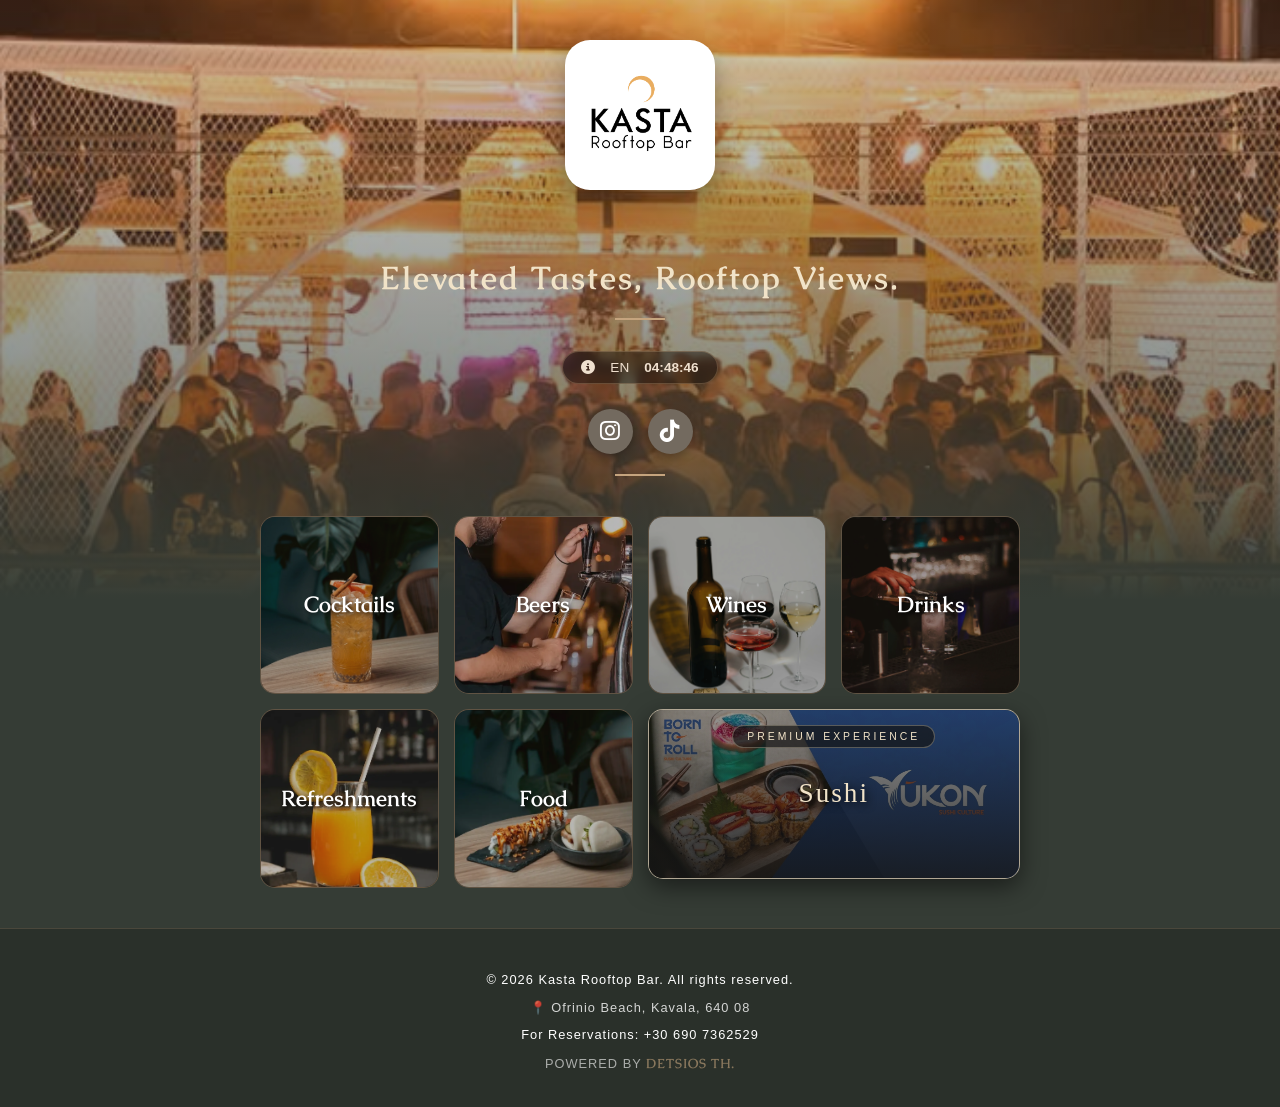
==== commit cc390360: "banner out" ====
--- a/index.html
+++ b/index.html
@@ -95,14 +95,6 @@
     </div>
 </div>
 
-<!-- Event Popup Banner -->
-<div id="event-popup" class="popup-overlay">
-    <div class="popup-content">
-        <button class="popup-close-btn">&times;</button>
-        <!-- Εδώ βάζεις την αφίσα του event. Όταν δεν έχεις event, αλλάζεις απλά την εικόνα -->
-        <img src="IMAGESwebp/ANOKATO0908.webp" alt="Kasta Upcoming Event" class="popup-banner">
-    </div>
-</div>
 
  <script src="app.js"></script>
 </body>
